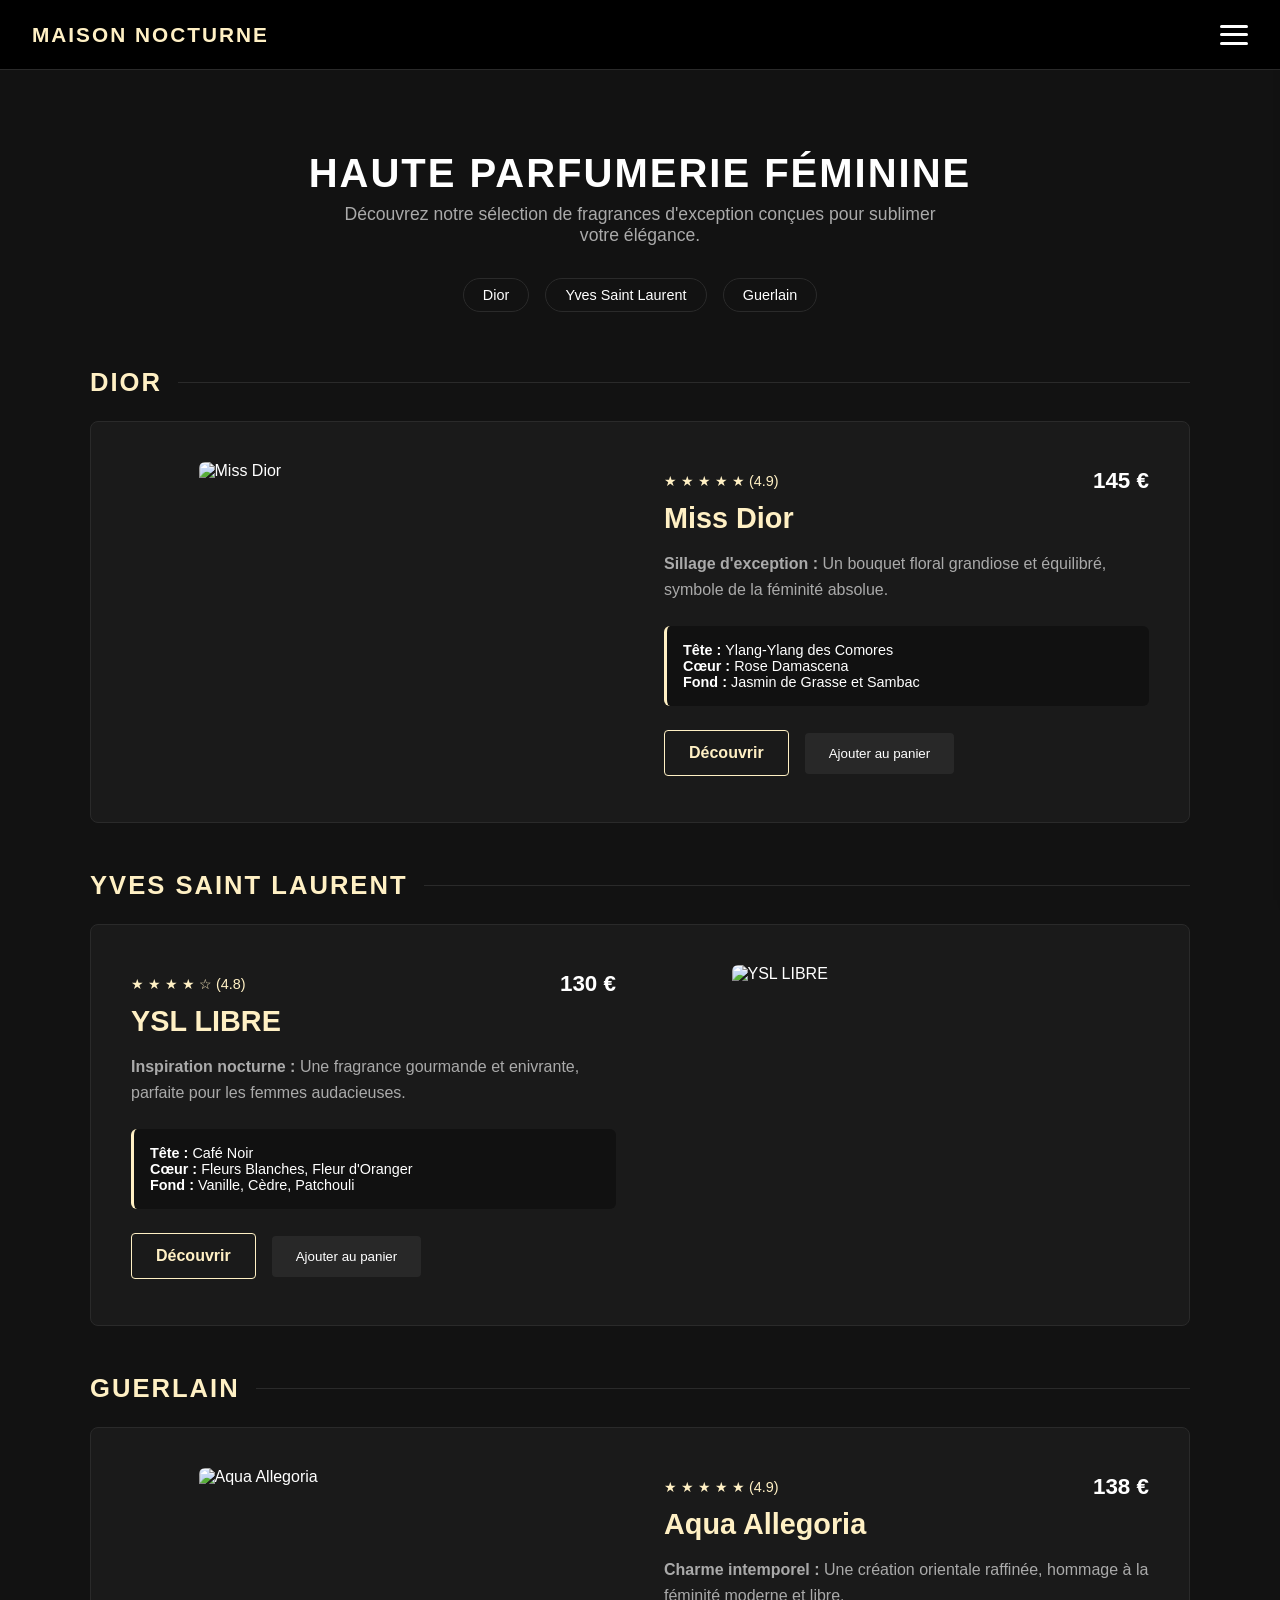
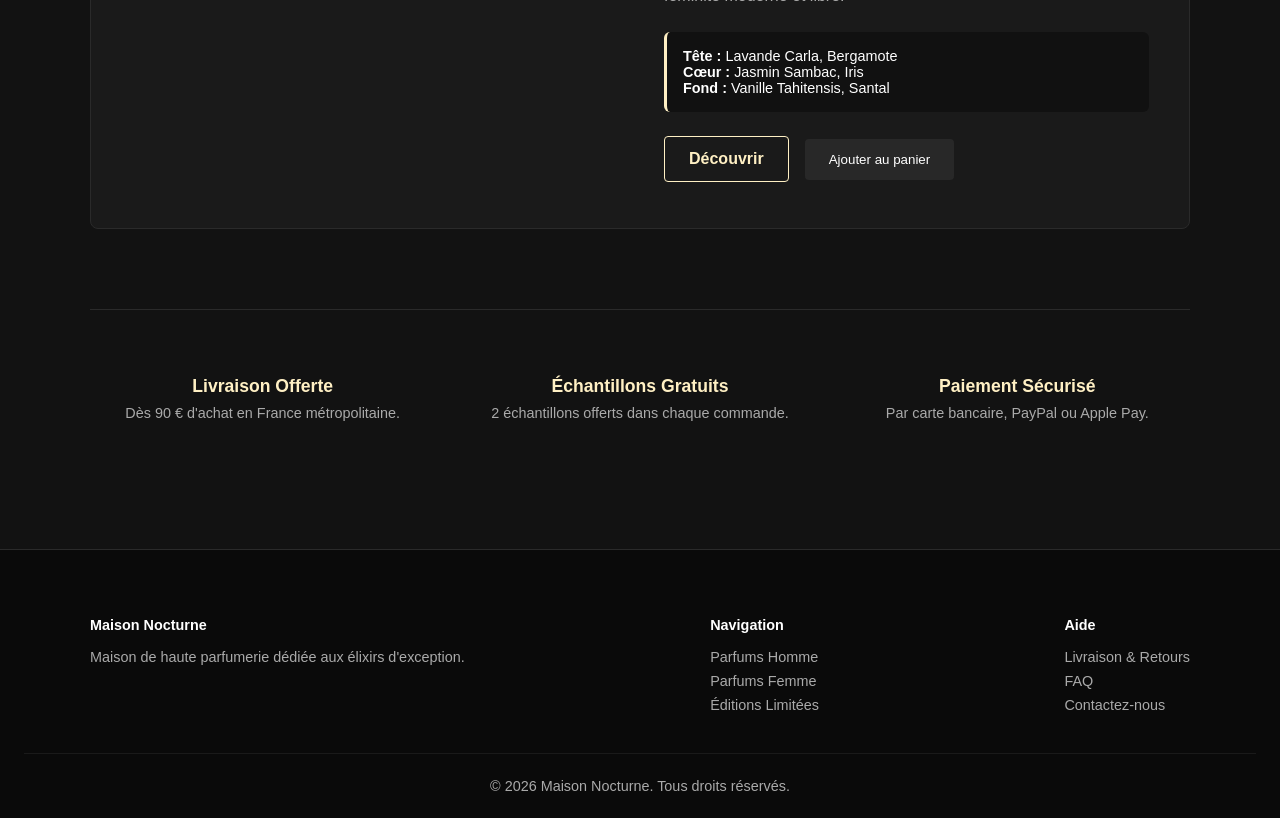
==== prive.html @ 3a484c57 "Rename CP.html to prive.html" ====
<!DOCTYPE html>
<html lang="fr">
<head>
  <meta charset="UTF-8">
  <meta name="viewport" content="width=device-width, initial-scale=1.0">
  <title>Maison Nocturne — Parfums Femme</title>
  
  <style>
    :root {
      --bg-color: #121212;
      --card-bg: #1a1a1a;
      --text-color: #ffffff;
      --text-secondary: #aaaaaa;
      --accent-color: #FFF0C4;
      --border-color: #2a2a2a;
    }

    html {
      scroll-behavior: smooth;
    }

    body {
      background-color: var(--bg-color);
      color: var(--text-color);
      font-family: 'Segoe UI', Arial, sans-serif;
      margin: 0;
      padding-top: 70px;
    }

    /* HEADER FIXE */
    header {
      position: fixed;
      top: 0;
      left: 0;
      width: 100%;
      height: 70px;
      background-color: #000000;
      border-bottom: 1px solid var(--border-color);
      display: flex;
      justify-content: space-between;
      align-items: center;
      padding: 0 2rem;
      box-sizing: border-box;
      z-index: 1000;
    }

    .logo {
      font-size: 1.3rem;
      font-weight: bold;
      letter-spacing: 2px;
      color: var(--accent-color);
      text-transform: uppercase;
      text-decoration: none;
    }

    #menu-toggle { display: none; }

    .burger-btn {
      display: flex;
      flex-direction: column;
      justify-content: space-between;
      width: 28px;
      height: 20px;
      cursor: pointer;
    }

    .burger-btn span {
      display: block;
      height: 3px;
      width: 100%;
      background-color: #ffffff;
      border-radius: 2px;
    }

    .offcanvas-menu {
      position: fixed;
      top: 0;
      right: -320px;
      width: 300px;
      height: 100vh;
      background-color: #181818;
      box-shadow: -5px 0 15px rgba(0,0,0,0.7);
      transition: right 0.4s ease-in-out;
      padding: 2rem;
      box-sizing: border-box;
      z-index: 1001;
    }

    .offcanvas-header {
      display: flex;
      justify-content: space-between;
      align-items: center;
      border-bottom: 1px solid var(--border-color);
      padding-bottom: 1rem;
      margin-bottom: 2rem;
    }

    .offcanvas-header h2 {
      color: var(--accent-color);
      font-size: 1.2rem;
      margin: 0;
      text-transform: uppercase;
    }

    .close-btn {
      font-size: 1.8rem;
      color: #fff;
      cursor: pointer;
    }

    .nav-links { list-style: none; padding: 0; margin: 0; }
    .nav-links li { margin-bottom: 1.5rem; }
    .nav-links a { color: var(--text-color); text-decoration: none; font-size: 1.1rem; }
    .nav-links a:hover, .nav-links a.active { color: var(--accent-color); }

    .overlay {
      position: fixed;
      top: 0; left: 0; width: 100%; height: 100vh;
      background-color: rgba(0, 0, 0, 0.6);
      opacity: 0; visibility: hidden; transition: all 0.4s ease;
      z-index: 999;
    }

    #menu-toggle:checked ~ .offcanvas-menu { right: 0; }
    #menu-toggle:checked ~ .overlay { opacity: 1; visibility: visible; }

    /* CONTENU PRINCIPAL */
    main {
      max-width: 1100px;
      margin: 0 auto;
      padding: 3rem 1.5rem;
    }

    .page-header {
      text-align: center;
      margin-bottom: 3.5rem;
    }

    .page-header h1 {
      font-size: 2.5rem;
      margin-bottom: 0.5rem;
      letter-spacing: 2px;
      text-transform: uppercase;
    }

    .page-header p {
      color: var(--text-secondary);
      font-size: 1.1rem;
      max-width: 600px;
      margin: 0 auto 2rem;
    }

    .filters-bar {
      display: flex;
      justify-content: center;
      gap: 1rem;
      flex-wrap: wrap;
    }

    .filter-btn {
      background: transparent;
      border: 1px solid var(--border-color);
      color: var(--text-color);
      padding: 0.5rem 1.2rem;
      border-radius: 20px;
      text-decoration: none;
      font-size: 0.9rem;
      transition: all 0.3s;
    }

    .filter-btn:hover {
      border-color: var(--accent-color);
      color: var(--accent-color);
    }

    /* TITRES DE CATÉGORIES AVEC DECALAGE POUR HEADER FIXE */
    .category-title {
      font-size: 1.6rem;
      text-transform: uppercase;
      letter-spacing: 2px;
      color: var(--accent-color);
      margin: 4rem 0 1.5rem 0;
      padding-top: 90px;
      margin-top: -90px;
      display: flex;
      align-items: center;
      gap: 1rem;
    }

    .category-title::after {
      content: "";
      flex: 1;
      height: 1px;
      background-color: var(--border-color);
    }

    /* CARTES PRODUITS */
    .product-card {
      display: flex;
      align-items: center;
      gap: 3rem;
      margin-bottom: 3rem;
      background-color: var(--card-bg);
      padding: 2.5rem;
      border-radius: 8px;
      border: 1px solid var(--border-color);
    }

    .product-card.reverse { flex-direction: row-reverse; }

    .product-media {
      flex: 1;
      display: flex;
      justify-content: center;
      align-items: center;
    }

    .product-media img {
      width: 100%;
      max-width: 350px;
      height: 320px;
      object-fit: contain;
      border-radius: 6px;
    }

    .product-details { flex: 1; }

    .product-meta {
      display: flex;
      justify-content: space-between;
      align-items: center;
      margin-bottom: 0.5rem;
    }

    .rating { color: var(--accent-color); font-size: 0.9rem; }
    .price { font-size: 1.4rem; font-weight: bold; color: #fff; }

    .product-details h2 {
      color: var(--accent-color);
      margin: 0 0 1rem 0;
      font-size: 1.8rem;
    }

    .product-details p {
      color: var(--text-secondary);
      line-height: 1.6;
      margin-bottom: 0.8rem;
    }

    .notes-list {
      background-color: #111;
      padding: 1rem;
      border-radius: 6px;
      margin: 1.5rem 0;
      font-size: 0.9rem;
      border-left: 3px solid var(--accent-color);
    }

    .notes-list span { color: #fff; font-weight: bold; }

    .card-actions {
      display: flex;
      gap: 1rem;
      align-items: center;
    }

    .btn-custom {
      padding: 0.8rem 1.5rem;
      background-color: transparent;
      color: var(--accent-color);
      border: 1px solid var(--accent-color);
      text-decoration: none;
      font-weight: bold;
      border-radius: 4px;
      transition: all 0.3s ease;
      cursor: pointer;
    }

    .btn-custom:hover {
      background-color: var(--accent-color);
      color: #000000;
    }

    .btn-secondary {
      padding: 0.8rem 1.5rem;
      background-color: #282828;
      color: #fff;
      border: none;
      border-radius: 4px;
      cursor: pointer;
      transition: background 0.3s;
    }

    .btn-secondary:hover { background-color: #383838; }

    /* REASSURANCE */
    .reassurance {
      display: grid;
      grid-template-columns: repeat(auto-fit, minmax(220px, 1fr));
      gap: 2rem;
      margin: 5rem 0;
      text-align: center;
      border-top: 1px solid var(--border-color);
      padding-top: 3rem;
    }

    .reassurance-item h3 {
      color: var(--accent-color);
      font-size: 1.1rem;
      margin-bottom: 0.5rem;
    }

    .reassurance-item p {
      color: var(--text-secondary);
      font-size: 0.9rem;
      margin: 0;
    }

    /* FOOTER */
    footer {
      background-color: #0a0a0a;
      border-top: 1px solid var(--border-color);
      padding: 3rem 1.5rem 1.5rem;
      text-align: center;
      color: var(--text-secondary);
      font-size: 0.9rem;
    }

    .footer-content {
      max-width: 1100px;
      margin: 0 auto;
      display: flex;
      justify-content: space-between;
      flex-wrap: wrap;
      gap: 2rem;
      text-align: left;
      margin-bottom: 2rem;
    }

    .footer-col h4 { color: #fff; margin-bottom: 1rem; }
    .footer-col ul { list-style: none; padding: 0; margin: 0; }
    .footer-col li { margin-bottom: 0.5rem; }
    .footer-col a { color: var(--text-secondary); text-decoration: none; }
    .footer-col a:hover { color: var(--accent-color); }

    .copyright {
      border-top: 1px solid #1a1a1a;
      padding-top: 1.5rem;
    }

    @media (max-width: 768px) {
      .product-card, .product-card.reverse { flex-direction: column; }
      .footer-content { flex-direction: column; }
    }
  </style>
</head>
<body>

  <!-- NAVIGATION -->
  <header>
    <a href="index.html" class="logo">Maison Nocturne</a>
    <input type="checkbox" id="menu-toggle">
    <label for="menu-toggle" class="burger-btn" aria-label="Ouvrir le menu">
      <span></span><span></span><span></span>
    </label>
    <label for="menu-toggle" class="overlay"></label>
    <div class="offcanvas-menu">
      <div class="offcanvas-header">
        <h2>Menu</h2>
        <label for="menu-toggle" class="close-btn">&times;</label>
      </div>
      <ul class="nav-links">
        <li><a href="index.html">Accueil</a></li>
        <li><a href="homme.html">Homme</a></li>
        <li><a href="femme.html" class="active">Femme</a></li>
        <li><a href="#contact">Contact</a></li>
      </ul>
    </div>
  </header>

  <main>
    <section class="page-header">
      <h1>Haute Parfumerie Féminine</h1>
      <p>Découvrez notre sélection de fragrances d'exception conçues pour sublimer votre élégance.</p>
      
      <!-- LIENS D'ANCRE VERS CHAQUE MARQUE -->
      <div class="filters-bar">
        <a href="#dior" class="filter-btn">Dior</a>
        <a href="#ysl" class="filter-btn">Yves Saint Laurent</a>
        <a href="#guerlain" class="filter-btn">Guerlain</a>
      </div>
    </section>

    <!-- SECTION DIOR -->
    <h2 id="dior" class="category-title">Dior</h2>
    <article class="product-card">
      <div class="product-media">
        <img src="https://media.sephora.eu/content/dam/gdam/europe/digital/pim/published/D/DIOR/824840/412132-media_swatch-1.jpeg?scaleWidth=750&scaleHeight=750&scaleMode=fit" alt="Miss Dior">
      </div>
      <div class="product-details">
        <div class="product-meta">
          <span class="rating">★ ★ ★ ★ ★ (4.9)</span>
          <span class="price">145 €</span>
        </div>
        <h2>Miss Dior</h2>
        <p><strong>Sillage d'exception :</strong> Un bouquet floral grandiose et équilibré, symbole de la féminité absolue.</p>
        <div class="notes-list">
          <div><span>Tête :</span> Ylang-Ylang des Comores</div>
          <div><span>Cœur :</span> Rose Damascena</div>
          <div><span>Fond :</span> Jasmin de Grasse et Sambac</div>
        </div>
        <div class="card-actions">
          <a href="#" class="btn-custom">Découvrir</a>
          <button class="btn-secondary">Ajouter au panier</button>
        </div>
      </div>
    </article>

    <!-- SECTION YVES SAINT LAURENT -->
    <h2 id="ysl" class="category-title">Yves Saint Laurent</h2>
    <article class="product-card reverse">
      <div class="product-media">
        <img src="https://media.sephora.eu/content/dam/gdam/europe/digital/pim/published/Y/YVES_SAINT_LAURENT/P10010558/54040-media_2-0.jpg" alt="YSL LIBRE">
      </div>
      <div class="product-details">
        <div class="product-meta">
          <span class="rating">★ ★ ★ ★ ☆ (4.8)</span>
          <span class="price">130 €</span>
        </div>
        <h2>YSL LIBRE</h2>
        <p><strong>Inspiration nocturne :</strong> Une fragrance gourmande et enivrante, parfaite pour les femmes audacieuses.</p>
        <div class="notes-list">
          <div><span>Tête :</span> Café Noir</div>
          <div><span>Cœur :</span> Fleurs Blanches, Fleur d'Oranger</div>
          <div><span>Fond :</span> Vanille, Cèdre, Patchouli</div>
        </div>
        <div class="card-actions">
          <a href="#" class="btn-custom">Découvrir</a>
          <button class="btn-secondary">Ajouter au panier</button>
        </div>
      </div>
    </article>

    <!-- SECTION GUERLAIN -->
    <h2 id="guerlain" class="category-title">Guerlain</h2>
    <article class="product-card">
      <div class="product-media">
        <img src="https://cdn.notinoimg.com/detail_main_mq/guerlain/3346470143944_03/aqua-allegoria-mandarine-basilic___250411.jpg" alt="Aqua Allegoria">
      </div>
      <div class="product-details">
        <div class="product-meta">
          <span class="rating">★ ★ ★ ★ ★ (4.9)</span>
          <span class="price">138 €</span>
        </div>
        <h2>Aqua Allegoria</h2>
        <p><strong>Charme intemporel :</strong> Une création orientale raffinée, hommage à la féminité moderne et libre.</p>
        <div class="notes-list">
          <div><span>Tête :</span> Lavande Carla, Bergamote</div>
          <div><span>Cœur :</span> Jasmin Sambac, Iris</div>
          <div><span>Fond :</span> Vanille Tahitensis, Santal</div>
        </div>
        <div class="card-actions">
          <a href="#" class="btn-custom">Découvrir</a>
          <button class="btn-secondary">Ajouter au panier</button>
        </div>
      </div>
    </article>

    <!-- REASSURANCE -->
    <section class="reassurance">
      <div class="reassurance-item">
        <h3>Livraison Offerte</h3>
        <p>Dès 90 € d'achat en France métropolitaine.</p>
      </div>
      <div class="reassurance-item">
        <h3>Échantillons Gratuits</h3>
        <p>2 échantillons offerts dans chaque commande.</p>
      </div>
      <div class="reassurance-item">
        <h3>Paiement Sécurisé</h3>
        <p>Par carte bancaire, PayPal ou Apple Pay.</p>
      </div>
    </section>
  </main>

  <!-- FOOTER -->
  <footer>
    <div class="footer-content">
      <div class="footer-col">
        <h4>Maison Nocturne</h4>
        <p>Maison de haute parfumerie dédiée aux élixirs d'exception.</p>
      </div>
      <div class="footer-col">
        <h4>Navigation</h4>
        <ul>
          <li><a href="homme.html">Parfums Homme</a></li>
          <li><a href="femme.html">Parfums Femme</a></li>
          <li><a href="#">Éditions Limitées</a></li>
        </ul>
      </div>
      <div class="footer-col">
        <h4>Aide</h4>
        <ul>
          <li><a href="#">Livraison & Retours</a></li>
          <li><a href="#">FAQ</a></li>
          <li><a href="#">Contactez-nous</a></li>
        </ul>
      </div>
    </div>
    <div class="copyright">
      &copy; 2026 Maison Nocturne. Tous droits réservés.
    </div>
  </footer>

</body>
</html>
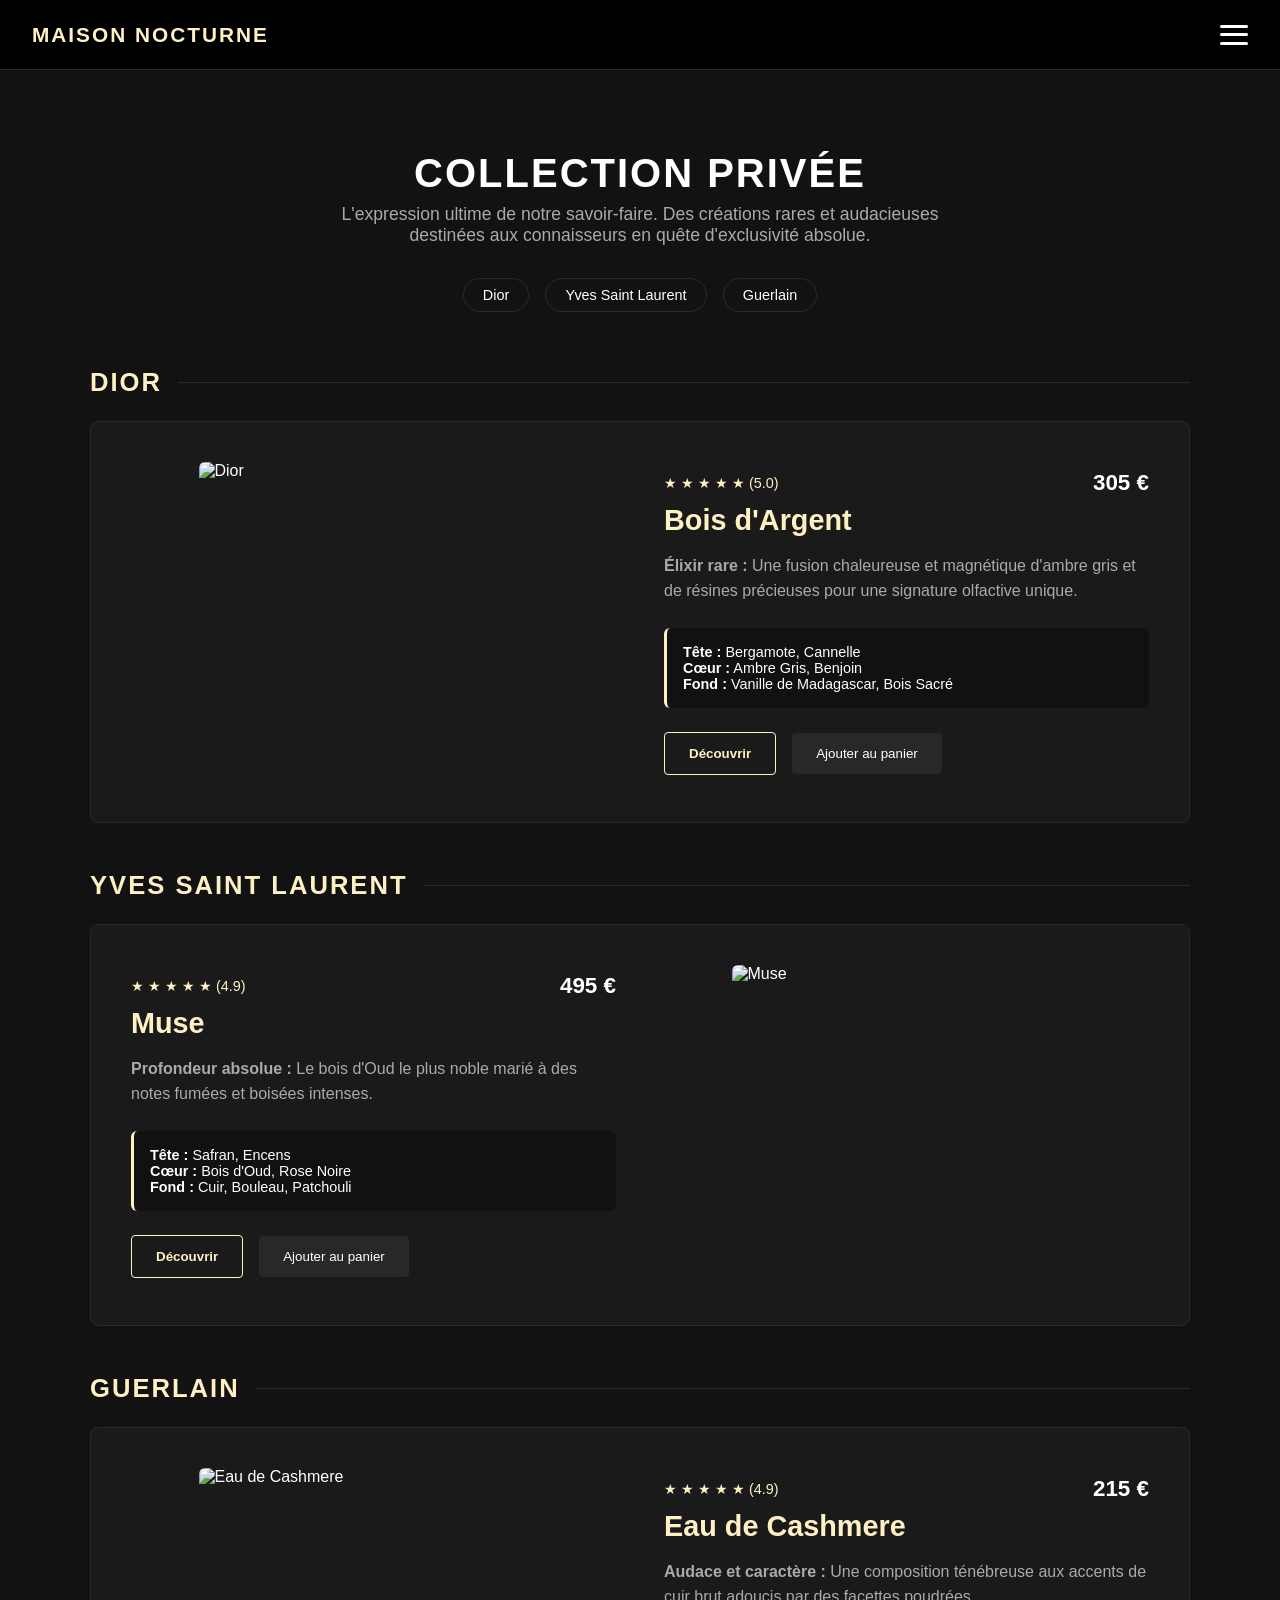
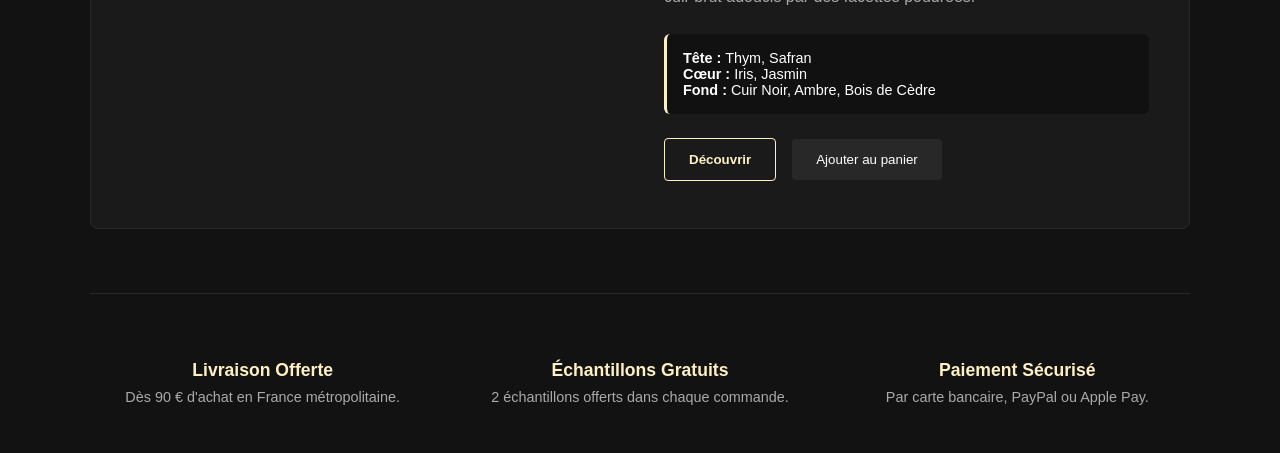
==== commit be2443c8: "Update prive.html" ====
--- a/prive.html
+++ b/prive.html
@@ -3,356 +3,9 @@
 <head>
   <meta charset="UTF-8">
   <meta name="viewport" content="width=device-width, initial-scale=1.0">
-  <title>Maison Nocturne — Parfums Femme</title>
+  <title>Maison Nocturne — Collection Privée</title>
   
-  <style>
-    :root {
-      --bg-color: #121212;
-      --card-bg: #1a1a1a;
-      --text-color: #ffffff;
-      --text-secondary: #aaaaaa;
-      --accent-color: #FFF0C4;
-      --border-color: #2a2a2a;
-    }
-
-    html {
-      scroll-behavior: smooth;
-    }
-
-    body {
-      background-color: var(--bg-color);
-      color: var(--text-color);
-      font-family: 'Segoe UI', Arial, sans-serif;
-      margin: 0;
-      padding-top: 70px;
-    }
-
-    /* HEADER FIXE */
-    header {
-      position: fixed;
-      top: 0;
-      left: 0;
-      width: 100%;
-      height: 70px;
-      background-color: #000000;
-      border-bottom: 1px solid var(--border-color);
-      display: flex;
-      justify-content: space-between;
-      align-items: center;
-      padding: 0 2rem;
-      box-sizing: border-box;
-      z-index: 1000;
-    }
-
-    .logo {
-      font-size: 1.3rem;
-      font-weight: bold;
-      letter-spacing: 2px;
-      color: var(--accent-color);
-      text-transform: uppercase;
-      text-decoration: none;
-    }
-
-    #menu-toggle { display: none; }
-
-    .burger-btn {
-      display: flex;
-      flex-direction: column;
-      justify-content: space-between;
-      width: 28px;
-      height: 20px;
-      cursor: pointer;
-    }
-
-    .burger-btn span {
-      display: block;
-      height: 3px;
-      width: 100%;
-      background-color: #ffffff;
-      border-radius: 2px;
-    }
-
-    .offcanvas-menu {
-      position: fixed;
-      top: 0;
-      right: -320px;
-      width: 300px;
-      height: 100vh;
-      background-color: #181818;
-      box-shadow: -5px 0 15px rgba(0,0,0,0.7);
-      transition: right 0.4s ease-in-out;
-      padding: 2rem;
-      box-sizing: border-box;
-      z-index: 1001;
-    }
-
-    .offcanvas-header {
-      display: flex;
-      justify-content: space-between;
-      align-items: center;
-      border-bottom: 1px solid var(--border-color);
-      padding-bottom: 1rem;
-      margin-bottom: 2rem;
-    }
-
-    .offcanvas-header h2 {
-      color: var(--accent-color);
-      font-size: 1.2rem;
-      margin: 0;
-      text-transform: uppercase;
-    }
-
-    .close-btn {
-      font-size: 1.8rem;
-      color: #fff;
-      cursor: pointer;
-    }
-
-    .nav-links { list-style: none; padding: 0; margin: 0; }
-    .nav-links li { margin-bottom: 1.5rem; }
-    .nav-links a { color: var(--text-color); text-decoration: none; font-size: 1.1rem; }
-    .nav-links a:hover, .nav-links a.active { color: var(--accent-color); }
-
-    .overlay {
-      position: fixed;
-      top: 0; left: 0; width: 100%; height: 100vh;
-      background-color: rgba(0, 0, 0, 0.6);
-      opacity: 0; visibility: hidden; transition: all 0.4s ease;
-      z-index: 999;
-    }
-
-    #menu-toggle:checked ~ .offcanvas-menu { right: 0; }
-    #menu-toggle:checked ~ .overlay { opacity: 1; visibility: visible; }
-
-    /* CONTENU PRINCIPAL */
-    main {
-      max-width: 1100px;
-      margin: 0 auto;
-      padding: 3rem 1.5rem;
-    }
-
-    .page-header {
-      text-align: center;
-      margin-bottom: 3.5rem;
-    }
-
-    .page-header h1 {
-      font-size: 2.5rem;
-      margin-bottom: 0.5rem;
-      letter-spacing: 2px;
-      text-transform: uppercase;
-    }
-
-    .page-header p {
-      color: var(--text-secondary);
-      font-size: 1.1rem;
-      max-width: 600px;
-      margin: 0 auto 2rem;
-    }
-
-    .filters-bar {
-      display: flex;
-      justify-content: center;
-      gap: 1rem;
-      flex-wrap: wrap;
-    }
-
-    .filter-btn {
-      background: transparent;
-      border: 1px solid var(--border-color);
-      color: var(--text-color);
-      padding: 0.5rem 1.2rem;
-      border-radius: 20px;
-      text-decoration: none;
-      font-size: 0.9rem;
-      transition: all 0.3s;
-    }
-
-    .filter-btn:hover {
-      border-color: var(--accent-color);
-      color: var(--accent-color);
-    }
-
-    /* TITRES DE CATÉGORIES AVEC DECALAGE POUR HEADER FIXE */
-    .category-title {
-      font-size: 1.6rem;
-      text-transform: uppercase;
-      letter-spacing: 2px;
-      color: var(--accent-color);
-      margin: 4rem 0 1.5rem 0;
-      padding-top: 90px;
-      margin-top: -90px;
-      display: flex;
-      align-items: center;
-      gap: 1rem;
-    }
-
-    .category-title::after {
-      content: "";
-      flex: 1;
-      height: 1px;
-      background-color: var(--border-color);
-    }
-
-    /* CARTES PRODUITS */
-    .product-card {
-      display: flex;
-      align-items: center;
-      gap: 3rem;
-      margin-bottom: 3rem;
-      background-color: var(--card-bg);
-      padding: 2.5rem;
-      border-radius: 8px;
-      border: 1px solid var(--border-color);
-    }
-
-    .product-card.reverse { flex-direction: row-reverse; }
-
-    .product-media {
-      flex: 1;
-      display: flex;
-      justify-content: center;
-      align-items: center;
-    }
-
-    .product-media img {
-      width: 100%;
-      max-width: 350px;
-      height: 320px;
-      object-fit: contain;
-      border-radius: 6px;
-    }
-
-    .product-details { flex: 1; }
-
-    .product-meta {
-      display: flex;
-      justify-content: space-between;
-      align-items: center;
-      margin-bottom: 0.5rem;
-    }
-
-    .rating { color: var(--accent-color); font-size: 0.9rem; }
-    .price { font-size: 1.4rem; font-weight: bold; color: #fff; }
-
-    .product-details h2 {
-      color: var(--accent-color);
-      margin: 0 0 1rem 0;
-      font-size: 1.8rem;
-    }
-
-    .product-details p {
-      color: var(--text-secondary);
-      line-height: 1.6;
-      margin-bottom: 0.8rem;
-    }
-
-    .notes-list {
-      background-color: #111;
-      padding: 1rem;
-      border-radius: 6px;
-      margin: 1.5rem 0;
-      font-size: 0.9rem;
-      border-left: 3px solid var(--accent-color);
-    }
-
-    .notes-list span { color: #fff; font-weight: bold; }
-
-    .card-actions {
-      display: flex;
-      gap: 1rem;
-      align-items: center;
-    }
-
-    .btn-custom {
-      padding: 0.8rem 1.5rem;
-      background-color: transparent;
-      color: var(--accent-color);
-      border: 1px solid var(--accent-color);
-      text-decoration: none;
-      font-weight: bold;
-      border-radius: 4px;
-      transition: all 0.3s ease;
-      cursor: pointer;
-    }
-
-    .btn-custom:hover {
-      background-color: var(--accent-color);
-      color: #000000;
-    }
-
-    .btn-secondary {
-      padding: 0.8rem 1.5rem;
-      background-color: #282828;
-      color: #fff;
-      border: none;
-      border-radius: 4px;
-      cursor: pointer;
-      transition: background 0.3s;
-    }
-
-    .btn-secondary:hover { background-color: #383838; }
-
-    /* REASSURANCE */
-    .reassurance {
-      display: grid;
-      grid-template-columns: repeat(auto-fit, minmax(220px, 1fr));
-      gap: 2rem;
-      margin: 5rem 0;
-      text-align: center;
-      border-top: 1px solid var(--border-color);
-      padding-top: 3rem;
-    }
-
-    .reassurance-item h3 {
-      color: var(--accent-color);
-      font-size: 1.1rem;
-      margin-bottom: 0.5rem;
-    }
-
-    .reassurance-item p {
-      color: var(--text-secondary);
-      font-size: 0.9rem;
-      margin: 0;
-    }
-
-    /* FOOTER */
-    footer {
-      background-color: #0a0a0a;
-      border-top: 1px solid var(--border-color);
-      padding: 3rem 1.5rem 1.5rem;
-      text-align: center;
-      color: var(--text-secondary);
-      font-size: 0.9rem;
-    }
-
-    .footer-content {
-      max-width: 1100px;
-      margin: 0 auto;
-      display: flex;
-      justify-content: space-between;
-      flex-wrap: wrap;
-      gap: 2rem;
-      text-align: left;
-      margin-bottom: 2rem;
-    }
-
-    .footer-col h4 { color: #fff; margin-bottom: 1rem; }
-    .footer-col ul { list-style: none; padding: 0; margin: 0; }
-    .footer-col li { margin-bottom: 0.5rem; }
-    .footer-col a { color: var(--text-secondary); text-decoration: none; }
-    .footer-col a:hover { color: var(--accent-color); }
-
-    .copyright {
-      border-top: 1px solid #1a1a1a;
-      padding-top: 1.5rem;
-    }
-
-    @media (max-width: 768px) {
-      .product-card, .product-card.reverse { flex-direction: column; }
-      .footer-content { flex-direction: column; }
-    }
-  </style>
+  <link rel="stylesheet" href="style.css">
 </head>
 <body>
 
@@ -372,95 +25,126 @@
       <ul class="nav-links">
         <li><a href="index.html">Accueil</a></li>
         <li><a href="homme.html">Homme</a></li>
-        <li><a href="femme.html" class="active">Femme</a></li>
-        <li><a href="#contact">Contact</a></li>
+        <li><a href="femme.html">Femme</a></li>
+        <li><a href="prive.html" class="active">Collection Privée</a></li>
+        <li><a href="contact.html">Contact</a></li>
       </ul>
     </div>
   </header>
 
   <main>
     <section class="page-header">
-      <h1>Haute Parfumerie Féminine</h1>
-      <p>Découvrez notre sélection de fragrances d'exception conçues pour sublimer votre élégance.</p>
+      <h1>Collection Privée</h1>
+      <p>L'expression ultime de notre savoir-faire. Des créations rares et audacieuses destinées aux connaisseurs en quête d'exclusivité absolue.</p>
       
-      <!-- LIENS D'ANCRE VERS CHAQUE MARQUE -->
+      <!-- LIENS D'ANCRE VERS CHAQUE CRÉATION -->
       <div class="filters-bar">
-        <a href="#dior" class="filter-btn">Dior</a>
-        <a href="#ysl" class="filter-btn">Yves Saint Laurent</a>
-        <a href="#guerlain" class="filter-btn">Guerlain</a>
+        <a href="#ambre" class="filter-btn">Dior</a>
+        <a href="#oud" class="filter-btn">Yves Saint Laurent</a>
+        <a href="#cuir" class="filter-btn">Guerlain</a>
       </div>
     </section>
 
-    <!-- SECTION DIOR -->
-    <h2 id="dior" class="category-title">Dior</h2>
+    <!-- SECTION Dior -->
+    <h2 id="ambre" class="category-title">Dior</h2>
     <article class="product-card">
       <div class="product-media">
-        <img src="https://media.sephora.eu/content/dam/gdam/europe/digital/pim/published/D/DIOR/824840/412132-media_swatch-1.jpeg?scaleWidth=750&scaleHeight=750&scaleMode=fit" alt="Miss Dior">
+        <img src="https://www.dior.com/dw/image/v2/BGXS_PRD/on/demandware.static/-/Sites-master_dior/default/dwaddb583f/Y0959160/Y0959160_C099700390_E02_RHC.jpg?sw=1024" alt="Dior">
       </div>
       <div class="product-details">
         <div class="product-meta">
-          <span class="rating">★ ★ ★ ★ ★ (4.9)</span>
-          <span class="price">145 €</span>
+          <span class="rating">★ ★ ★ ★ ★ (5.0)</span>
+          <span class="price">305 €</span>
         </div>
-        <h2>Miss Dior</h2>
-        <p><strong>Sillage d'exception :</strong> Un bouquet floral grandiose et équilibré, symbole de la féminité absolue.</p>
+        <h2>Bois d'Argent</h2>
+        <p><strong>Élixir rare :</strong> Une fusion chaleureuse et magnétique d'ambre gris et de résines précieuses pour une signature olfactive unique.</p>
         <div class="notes-list">
-          <div><span>Tête :</span> Ylang-Ylang des Comores</div>
-          <div><span>Cœur :</span> Rose Damascena</div>
-          <div><span>Fond :</span> Jasmin de Grasse et Sambac</div>
+          <div><span>Tête :</span> Bergamote, Cannelle</div>
+          <div><span>Cœur :</span> Ambre Gris, Benjoin</div>
+          <div><span>Fond :</span> Vanille de Madagascar, Bois Sacré</div>
         </div>
         <div class="card-actions">
-          <a href="#" class="btn-custom">Découvrir</a>
+          <button type="button" class="btn-custom btn-discover"
+            data-title="Bois d'Argent"
+            data-price="305 € (Flacon 125 ml)"
+            data-desc="Une fusion chaleureuse et magnétique d'ambre gris et de résines précieuses pour une signature olfactive unique. Un chef-d'œuvre d'exclusivité de la haute parfumerie."
+            data-conseil="Appliquez avec délicatesse sur le cou et la poitrine. Pour une empreinte plus intime, vaporisez au creux des poignets sans frotter."
+            data-tete="Bergamote de Calabre, Cannelle fine"
+            data-coeur="Ambre Gris précieux, Benjoin du Laos"
+            data-fond="Vanille de Madagascar, Bois Sacré de Santal"
+            data-img="https://www.dior.com/dw/image/v2/BGXS_PRD/on/demandware.static/-/Sites-master_dior/default/dwaddb583f/Y0959160/Y0959160_C099700390_E02_RHC.jpg?sw=1024">
+            Découvrir
+          </button>
           <button class="btn-secondary">Ajouter au panier</button>
         </div>
       </div>
     </article>
 
     <!-- SECTION YVES SAINT LAURENT -->
-    <h2 id="ysl" class="category-title">Yves Saint Laurent</h2>
+    <h2 id="oud" class="category-title">Yves Saint Laurent</h2>
     <article class="product-card reverse">
       <div class="product-media">
-        <img src="https://media.sephora.eu/content/dam/gdam/europe/digital/pim/published/Y/YVES_SAINT_LAURENT/P10010558/54040-media_2-0.jpg" alt="YSL LIBRE">
+        <img src="https://www.yslbeauty.fr/dw/image/v2/AAQP_PRD/on/demandware.static/-/Sites-ysl-master-catalog/default/dwe89f9c3f/images/PACKSHOTS/FRAGRANCE/UNISEX/WW-51563YSL_muse_extrait/WW-51563YSL_muse_extrait_alt1.jpg?sw=465&sh=465&sm=cut&sfrm=jpg&q=85" alt="Muse">
       </div>
       <div class="product-details">
         <div class="product-meta">
-          <span class="rating">★ ★ ★ ★ ☆ (4.8)</span>
-          <span class="price">130 €</span>
+          <span class="rating">★ ★ ★ ★ ★ (4.9)</span>
+          <span class="price">495 €</span>
         </div>
-        <h2>YSL LIBRE</h2>
-        <p><strong>Inspiration nocturne :</strong> Une fragrance gourmande et enivrante, parfaite pour les femmes audacieuses.</p>
+        <h2>Muse</h2>
+        <p><strong>Profondeur absolue :</strong> Le bois d'Oud le plus noble marié à des notes fumées et boisées intenses.</p>
         <div class="notes-list">
-          <div><span>Tête :</span> Café Noir</div>
-          <div><span>Cœur :</span> Fleurs Blanches, Fleur d'Oranger</div>
-          <div><span>Fond :</span> Vanille, Cèdre, Patchouli</div>
+          <div><span>Tête :</span> Safran, Encens</div>
+          <div><span>Cœur :</span> Bois d'Oud, Rose Noire</div>
+          <div><span>Fond :</span> Cuir, Bouleau, Patchouli</div>
         </div>
         <div class="card-actions">
-          <a href="#" class="btn-custom">Découvrir</a>
+          <button type="button" class="btn-custom btn-discover"
+            data-title="Muse"
+            data-price="495 € (Extrait de Parfum 100 ml)"
+            data-desc="Le bois d'Oud le plus noble marié à des notes fumées et boisées intenses. Une création de haute parfumerie d'une rareté absolue réservée aux grands esthètes."
+            data-conseil="En raison de la forte concentration en extrait, 1 à 2 pulvérisations suffisent amplement sur les vêtements ou au creux du col."
+            data-tete="Safran d'Orient, Encens mystique"
+            data-coeur="Bois d'Oud d'Assam, Rose Noire de Damas"
+            data-fond="Cuir de Russie, Bois de Bouleau, Patchouli sombre"
+            data-img="https://www.yslbeauty.fr/dw/image/v2/AAQP_PRD/on/demandware.static/-/Sites-ysl-master-catalog/default/dwe89f9c3f/images/PACKSHOTS/FRAGRANCE/UNISEX/WW-51563YSL_muse_extrait/WW-51563YSL_muse_extrait_alt1.jpg?sw=465&sh=465&sm=cut&sfrm=jpg&q=85">
+            Découvrir
+          </button>
           <button class="btn-secondary">Ajouter au panier</button>
         </div>
       </div>
     </article>
 
     <!-- SECTION GUERLAIN -->
-    <h2 id="guerlain" class="category-title">Guerlain</h2>
+    <h2 id="cuir" class="category-title">Guerlain</h2>
     <article class="product-card">
       <div class="product-media">
-        <img src="https://cdn.notinoimg.com/detail_main_mq/guerlain/3346470143944_03/aqua-allegoria-mandarine-basilic___250411.jpg" alt="Aqua Allegoria">
+        <img src="https://fimgs.net/mdimg/secundar/o.148467.jpg" alt="Eau de Cashmere">
       </div>
       <div class="product-details">
         <div class="product-meta">
           <span class="rating">★ ★ ★ ★ ★ (4.9)</span>
-          <span class="price">138 €</span>
+          <span class="price">215 €</span>
         </div>
-        <h2>Aqua Allegoria</h2>
-        <p><strong>Charme intemporel :</strong> Une création orientale raffinée, hommage à la féminité moderne et libre.</p>
+        <h2>Eau de Cashmere</h2>
+        <p><strong>Audace et caractère :</strong> Une composition ténébreuse aux accents de cuir brut adoucis par des facettes poudrées.</p>
         <div class="notes-list">
-          <div><span>Tête :</span> Lavande Carla, Bergamote</div>
-          <div><span>Cœur :</span> Jasmin Sambac, Iris</div>
-          <div><span>Fond :</span> Vanille Tahitensis, Santal</div>
+          <div><span>Tête :</span> Thym, Safran</div>
+          <div><span>Cœur :</span> Iris, Jasmin</div>
+          <div><span>Fond :</span> Cuir Noir, Ambre, Bois de Cèdre</div>
         </div>
         <div class="card-actions">
-          <a href="#" class="btn-custom">Découvrir</a>
+          <button type="button" class="btn-custom btn-discover"
+            data-title="Eau de Cashmere"
+            data-price="215 € (Flacon 125 ml)"
+            data-desc="Une composition ténébreuse aux accents de cuir brut adoucis par des facettes poudrées d'iris. L'élégance à l'état pur pour envelopper vos journées d'un voile de douceur."
+            data-conseil="Vaporisez sur votre écharpe ou vos vêtements en maille pour une tenue cocon d'une élégance extrême tout au long de la journée."
+            data-tete="Thym rouge, Safran épicé"
+            data-coeur="Iris de Florence, Jasmin de Grasse"
+            data-fond="Cuir Noir velours, Ambre chaud, Bois de Cèdre de l'Atlas"
+            data-img="https://fimgs.net/mdimg/secundar/o.148467.jpg">
+            Découvrir
+          </button>
           <button class="btn-secondary">Ajouter au panier</button>
         </div>
       </div>
@@ -483,34 +167,25 @@
     </section>
   </main>
 
-  <!-- FOOTER -->
-  <footer>
-    <div class="footer-content">
-      <div class="footer-col">
-        <h4>Maison Nocturne</h4>
-        <p>Maison de haute parfumerie dédiée aux élixirs d'exception.</p>
-      </div>
-      <div class="footer-col">
-        <h4>Navigation</h4>
-        <ul>
-          <li><a href="homme.html">Parfums Homme</a></li>
-          <li><a href="femme.html">Parfums Femme</a></li>
-          <li><a href="#">Éditions Limitées</a></li>
-        </ul>
-      </div>
-      <div class="footer-col">
-        <h4>Aide</h4>
-        <ul>
-          <li><a href="#">Livraison & Retours</a></li>
-          <li><a href="#">FAQ</a></li>
-          <li><a href="#">Contactez-nous</a></li>
-        </ul>
-      </div>
-    </div>
-    <div class="copyright">
-      &copy; 2026 Maison Nocturne. Tous droits réservés.
-    </div>
-  </footer>
+  <!-- FENÊTRE POP-UP (MODALE) UNIFORMISÉE -->
+  <div class="modal-overlay" id="productModal">
+      <div class="modal-card">
+          <button type="button" class="modal-close" id="modalCloseBtn" aria-label="Fermer la fenêtre">&times;</button>
+          <div class="modal-body">
+              <img id="modalImg" src="" alt="Flacon Parfum">
+              <div class="modal-info">
+                  <h2 id="modalTitle">Nom du Parfum</h2>
+                  <div class="modal-price" id="modalPrice">0 €</div>
+                  <p id="modalDesc">Description détaillée du parfum...</p>
+                  
+                  <!-- Conseil d'application -->
+                  <div class="modal-notes" style="border-left-color: #fff; margin-bottom: 1rem;">
+                      <strong>Conseil d'application :</strong>
+                      <p id="modalConseil" style="margin: 0.3rem 0 0 0; color: var(--text-secondary); font-size: 0.85rem;"></p>
+                  </div>
 
-</body>
-</html>
+                  <!-- Pyramide Olfactive -->
+                  <div class="modal-notes">
+                      <strong>Pyramide Olfactive Approfondie :</strong>
+                      <ul>
+                          <li id="modalTete
--- a/style.css
+++ b/style.css
@@ -0,0 +1,552 @@
+:root {
+  --bg-color: #121212;
+  --card-bg: #1a1a1a;
+  --text-color: #ffffff;
+  --text-secondary: #aaaaaa;
+  --accent-color: #FFF0C4;
+  --border-color: #2a2a2a;
+}
+
+html {
+  scroll-behavior: smooth;
+}
+
+body {
+  background-color: var(--bg-color);
+  color: var(--text-color);
+  font-family: 'Segoe UI', Arial, sans-serif;
+  margin: 0;
+  padding-top: 70px;
+}
+
+/* HEADER FIXE */
+header {
+  position: fixed;
+  top: 0;
+  left: 0;
+  width: 100%;
+  height: 70px;
+  background-color: #000000;
+  border-bottom: 1px solid var(--border-color);
+  display: flex;
+  justify-content: space-between;
+  align-items: center;
+  padding: 0 2rem;
+  box-sizing: border-box;
+  z-index: 1000;
+}
+
+.logo {
+  font-size: 1.3rem;
+  font-weight: bold;
+  letter-spacing: 2px;
+  color: var(--accent-color);
+  text-transform: uppercase;
+  text-decoration: none;
+}
+
+#menu-toggle { display: none; }
+
+.burger-btn {
+  display: flex;
+  flex-direction: column;
+  justify-content: space-between;
+  width: 28px;
+  height: 20px;
+  cursor: pointer;
+}
+
+.burger-btn span {
+  display: block;
+  height: 3px;
+  width: 100%;
+  background-color: #ffffff;
+  border-radius: 2px;
+}
+
+.offcanvas-menu {
+  position: fixed;
+  top: 0;
+  right: -320px;
+  width: 300px;
+  height: 100vh;
+  background-color: #181818;
+  box-shadow: -5px 0 15px rgba(0,0,0,0.7);
+  transition: right 0.4s ease-in-out;
+  padding: 2rem;
+  box-sizing: border-box;
+  z-index: 1001;
+}
+
+.offcanvas-header {
+  display: flex;
+  justify-content: space-between;
+  align-items: center;
+  border-bottom: 1px solid var(--border-color);
+  padding-bottom: 1rem;
+  margin-bottom: 2rem;
+}
+
+.offcanvas-header h2 {
+  color: var(--accent-color);
+  font-size: 1.2rem;
+  margin: 0;
+  text-transform: uppercase;
+}
+
+.close-btn {
+  font-size: 1.8rem;
+  color: #fff;
+  cursor: pointer;
+}
+
+.nav-links { list-style: none; padding: 0; margin: 0; }
+.nav-links li { margin-bottom: 1.5rem; }
+.nav-links a { color: var(--text-color); text-decoration: none; font-size: 1.1rem; display: block; }
+.nav-links a:hover, .nav-links a.active { color: var(--accent-color); }
+
+.overlay {
+  position: fixed;
+  top: 0; left: 0; width: 100%; height: 100vh;
+  background-color: rgba(0, 0, 0, 0.6);
+  opacity: 0; visibility: hidden; transition: all 0.4s ease;
+  z-index: 999;
+}
+
+#menu-toggle:checked ~ .offcanvas-menu { right: 0; }
+#menu-toggle:checked ~ .overlay { opacity: 1; visibility: visible; }
+
+/* CONTENU PRINCIPAL */
+main {
+  max-width: 1100px;
+  margin: 0 auto;
+  padding: 3rem 1.5rem;
+}
+
+.page-header {
+  text-align: center;
+  margin-bottom: 3.5rem;
+}
+
+.page-header h1 {
+  font-size: 2.5rem;
+  margin-bottom: 0.5rem;
+  letter-spacing: 2px;
+  text-transform: uppercase;
+}
+
+.page-header p {
+  color: var(--text-secondary);
+  font-size: 1.1rem;
+  max-width: 600px;
+  margin: 0 auto 2rem;
+}
+
+.filters-bar {
+  display: flex;
+  justify-content: center;
+  gap: 1rem;
+  flex-wrap: wrap;
+}
+
+.filter-btn {
+  background: transparent;
+  border: 1px solid var(--border-color);
+  color: var(--text-color);
+  padding: 0.5rem 1.2rem;
+  border-radius: 20px;
+  text-decoration: none;
+  font-size: 0.9rem;
+  transition: all 0.3s;
+}
+
+.filter-btn:hover {
+  border-color: var(--accent-color);
+  color: var(--accent-color);
+}
+
+/* TITRES DE CATÉGORIES */
+.category-title {
+  font-size: 1.6rem;
+  text-transform: uppercase;
+  letter-spacing: 2px;
+  color: var(--accent-color);
+  margin: 4rem 0 1.5rem 0;
+  padding-top: 90px;
+  margin-top: -90px;
+  display: flex;
+  align-items: center;
+  gap: 1rem;
+}
+
+.category-title::after {
+  content: "";
+  flex: 1;
+  height: 1px;
+  background-color: var(--border-color);
+}
+
+/* CARTES PRODUITS */
+.product-card {
+  display: flex;
+  align-items: center;
+  gap: 3rem;
+  margin-bottom: 3rem;
+  background-color: var(--card-bg);
+  padding: 2.5rem;
+  border-radius: 8px;
+  border: 1px solid var(--border-color);
+}
+
+.product-card.reverse { 
+  flex-direction: row-reverse; 
+}
+
+.product-media {
+  flex: 1;
+  display: flex;
+  justify-content: center;
+  align-items: center;
+}
+
+.product-media img {
+  width: 100%;
+  max-width: 350px;
+  height: 320px;
+  object-fit: contain;
+  border-radius: 6px;
+}
+
+.product-details { 
+  flex: 1; 
+}
+
+.product-meta {
+  display: flex;
+  justify-content: space-between;
+  align-items: center;
+  margin-bottom: 0.5rem;
+}
+
+.rating { color: var(--accent-color); font-size: 0.9rem; }
+.price { font-size: 1.4rem; font-weight: bold; color: #fff; }
+
+.product-details h2 {
+  color: var(--accent-color);
+  margin: 0 0 1rem 0;
+  font-size: 1.8rem;
+}
+
+.product-details p {
+  color: var(--text-secondary);
+  line-height: 1.6;
+  margin-bottom: 0.8rem;
+}
+
+.notes-list {
+  background-color: #111;
+  padding: 1rem;
+  border-radius: 6px;
+  margin: 1.5rem 0;
+  font-size: 0.9rem;
+  border-left: 3px solid var(--accent-color);
+}
+
+.notes-list span { color: #fff; font-weight: bold; }
+
+.card-actions {
+  display: flex;
+  gap: 1rem;
+  align-items: center;
+}
+
+.btn-custom {
+  padding: 0.8rem 1.5rem;
+  background-color: transparent;
+  color: var(--accent-color);
+  border: 1px solid var(--accent-color);
+  text-decoration: none;
+  font-weight: bold;
+  border-radius: 4px;
+  transition: all 0.3s ease;
+  cursor: pointer;
+  display: inline-block;
+}
+
+.btn-custom:hover {
+  background-color: var(--accent-color);
+  color: #000000;
+}
+
+.btn-secondary {
+  padding: 0.8rem 1.5rem;
+  background-color: #282828;
+  color: #fff;
+  border: none;
+  border-radius: 4px;
+  cursor: pointer;
+  transition: background 0.3s;
+}
+
+.btn-secondary:hover { background-color: #383838; }
+
+/* ==========================================
+   MODALE POP-UP (DESIGN LUXUEUX & PROPRE)
+   ========================================== */
+.modal-overlay {
+  position: fixed;
+  top: 0;
+  left: 0;
+  width: 100vw;
+  height: 100vh;
+  background-color: rgba(0, 0, 0, 0.85);
+  display: flex;
+  justify-content: center;
+  align-items: center;
+  opacity: 0;
+  visibility: hidden;
+  transition: opacity 0.3s ease, visibility 0.3s ease;
+  z-index: 9999;
+}
+
+.modal-overlay.active {
+  opacity: 1;
+  visibility: visible;
+}
+
+.modal-card {
+  background-color: var(--card-bg);
+  border: 1px solid var(--accent-color);
+  border-radius: 8px;
+  width: 850px;
+  max-width: 90%;
+  height: 520px;
+  padding: 2.5rem;
+  position: relative;
+  box-shadow: 0 20px 50px rgba(0, 0, 0, 0.9);
+  transform: scale(0.95);
+  transition: transform 0.3s ease;
+  box-sizing: border-box;
+}
+
+.modal-overlay.active .modal-card {
+  transform: scale(1);
+}
+
+/* Croix masquée */
+.modal-close {
+  display: none;
+}
+
+.modal-body {
+  display: grid;
+  grid-template-columns: 1fr 1.2fr;
+  gap: 2rem;
+  align-items: center;
+  height: 100%;
+}
+
+.modal-body img {
+  width: 100%;
+  max-height: 400px;
+  height: 100%;
+  object-fit: contain;
+  border-radius: 6px;
+  background-color: #121212;
+  padding: 1rem;
+  border: 1px solid var(--border-color);
+  box-sizing: border-box;
+}
+
+.modal-info {
+  display: flex;
+  flex-direction: column;
+  align-items: center;
+  text-align: center;
+  width: 100%;
+  height: 100%;
+  max-height: 400px;
+  overflow-y: auto;
+  padding-right: 0.5rem;
+  box-sizing: border-box;
+}
+
+/* SCROLLBAR SUR-MESURE (DORÉE & HARMONIEUSE) */
+.modal-card::-webkit-scrollbar,
+.modal-info::-webkit-scrollbar {
+  width: 6px;
+}
+
+.modal-card::-webkit-scrollbar-track,
+.modal-info::-webkit-scrollbar-track {
+  background: #121212;
+  border-radius: 3px;
+}
+
+.modal-card::-webkit-scrollbar-thumb,
+.modal-info::-webkit-scrollbar-thumb {
+  background: var(--accent-color);
+  border-radius: 3px;
+}
+
+.modal-card::-webkit-scrollbar-thumb:hover,
+.modal-info::-webkit-scrollbar-thumb:hover {
+  background: #e6d49e;
+}
+
+.modal-card,
+.modal-info {
+  scrollbar-width: thin;
+  scrollbar-color: var(--accent-color) #121212;
+}
+
+.modal-info h2 {
+  color: var(--accent-color);
+  font-size: 1.5rem;
+  margin-bottom: 0.3rem;
+}
+
+.modal-info .modal-price {
+  font-weight: bold;
+  font-size: 1.1rem;
+  color: #fff;
+  margin-bottom: 0.5rem;
+}
+
+.modal-info p {
+  color: var(--text-secondary);
+  font-size: 0.85rem;
+  line-height: 1.4;
+  margin-bottom: 1rem;
+}
+
+.modal-notes {
+  background-color: #111;
+  padding: 0.8rem;
+  border-left: 3px solid var(--accent-color);
+  border-radius: 4px;
+  font-size: 0.8rem;
+  margin-bottom: 1rem;
+  width: 100%;
+  box-sizing: border-box;
+  text-align: left;
+}
+
+.modal-notes ul {
+  list-style: none;
+  padding: 0;
+  margin-top: 0.3rem;
+}
+
+.modal-notes li {
+  color: var(--text-secondary);
+  margin-bottom: 0.2rem;
+}
+
+/* REASSURANCE */
+.reassurance {
+  display: grid;
+  grid-template-columns: repeat(3, 1fr);
+  gap: 2rem;
+  margin: 4rem auto 0 auto;
+  max-width: 1100px;
+  text-align: center;
+  border-top: 1px solid var(--border-color);
+  padding-top: 3rem;
+}
+
+.reassurance-item h3 {
+  color: var(--accent-color);
+  font-size: 1.1rem;
+  margin-bottom: 0.5rem;
+}
+
+.reassurance-item p {
+  color: var(--text-secondary);
+  font-size: 0.9rem;
+  margin: 0;
+}
+
+/* FOOTER */
+footer {
+  background-color: #0a0a0a;
+  border-top: 1px solid var(--border-color);
+  padding: 3rem 1.5rem 1.5rem 1.5rem;
+  margin-top: 4rem;
+  width: 100%;
+  box-sizing: border-box;
+}
+
+.footer-content {
+  max-width: 1100px;
+  margin: 0 auto;
+  display: grid;
+  grid-template-columns: repeat(3, 1fr);
+  gap: 2.5rem;
+  text-align: left;
+  margin-bottom: 2.5rem;
+}
+
+.footer-col h4 {
+  color: var(--accent-color);
+  font-size: 1.1rem;
+  margin-top: 0;
+  margin-bottom: 1rem;
+  text-transform: uppercase;
+  letter-spacing: 1px;
+}
+
+.footer-col p {
+  color: var(--text-secondary);
+  font-size: 0.9rem;
+  line-height: 1.6;
+  margin: 0;
+}
+
+.footer-col ul {
+  list-style: none;
+  padding: 0;
+  margin: 0;
+}
+
+.footer-col ul li {
+  margin-bottom: 0.6rem;
+}
+
+.footer-col ul li a {
+  color: var(--text-secondary);
+  text-decoration: none;
+  font-size: 0.9rem;
+  transition: color 0.2s ease;
+}
+
+.footer-col ul li a:hover {
+  color: var(--accent-color);
+}
+
+.copyright {
+  max-width: 1100px;
+  margin: 0 auto;
+  border-top: 1px solid #1a1a1a;
+  padding-top: 1.5rem;
+  text-align: center;
+  color: var(--text-secondary);
+  font-size: 0.85rem;
+}
+
+@media (max-width: 768px) {
+  .product-card, .product-card.reverse { flex-direction: column; }
+  .footer-content { grid-template-columns: 1fr; gap: 2rem; }
+  .reassurance { grid-template-columns: 1fr; }
+  .modal-card {
+    height: auto;
+    max-height: 90vh;
+  }
+  .modal-body {
+    grid-template-columns: 1fr;
+    height: auto;
+  }
+  .modal-info {
+    max-height: none;
+  }
+}
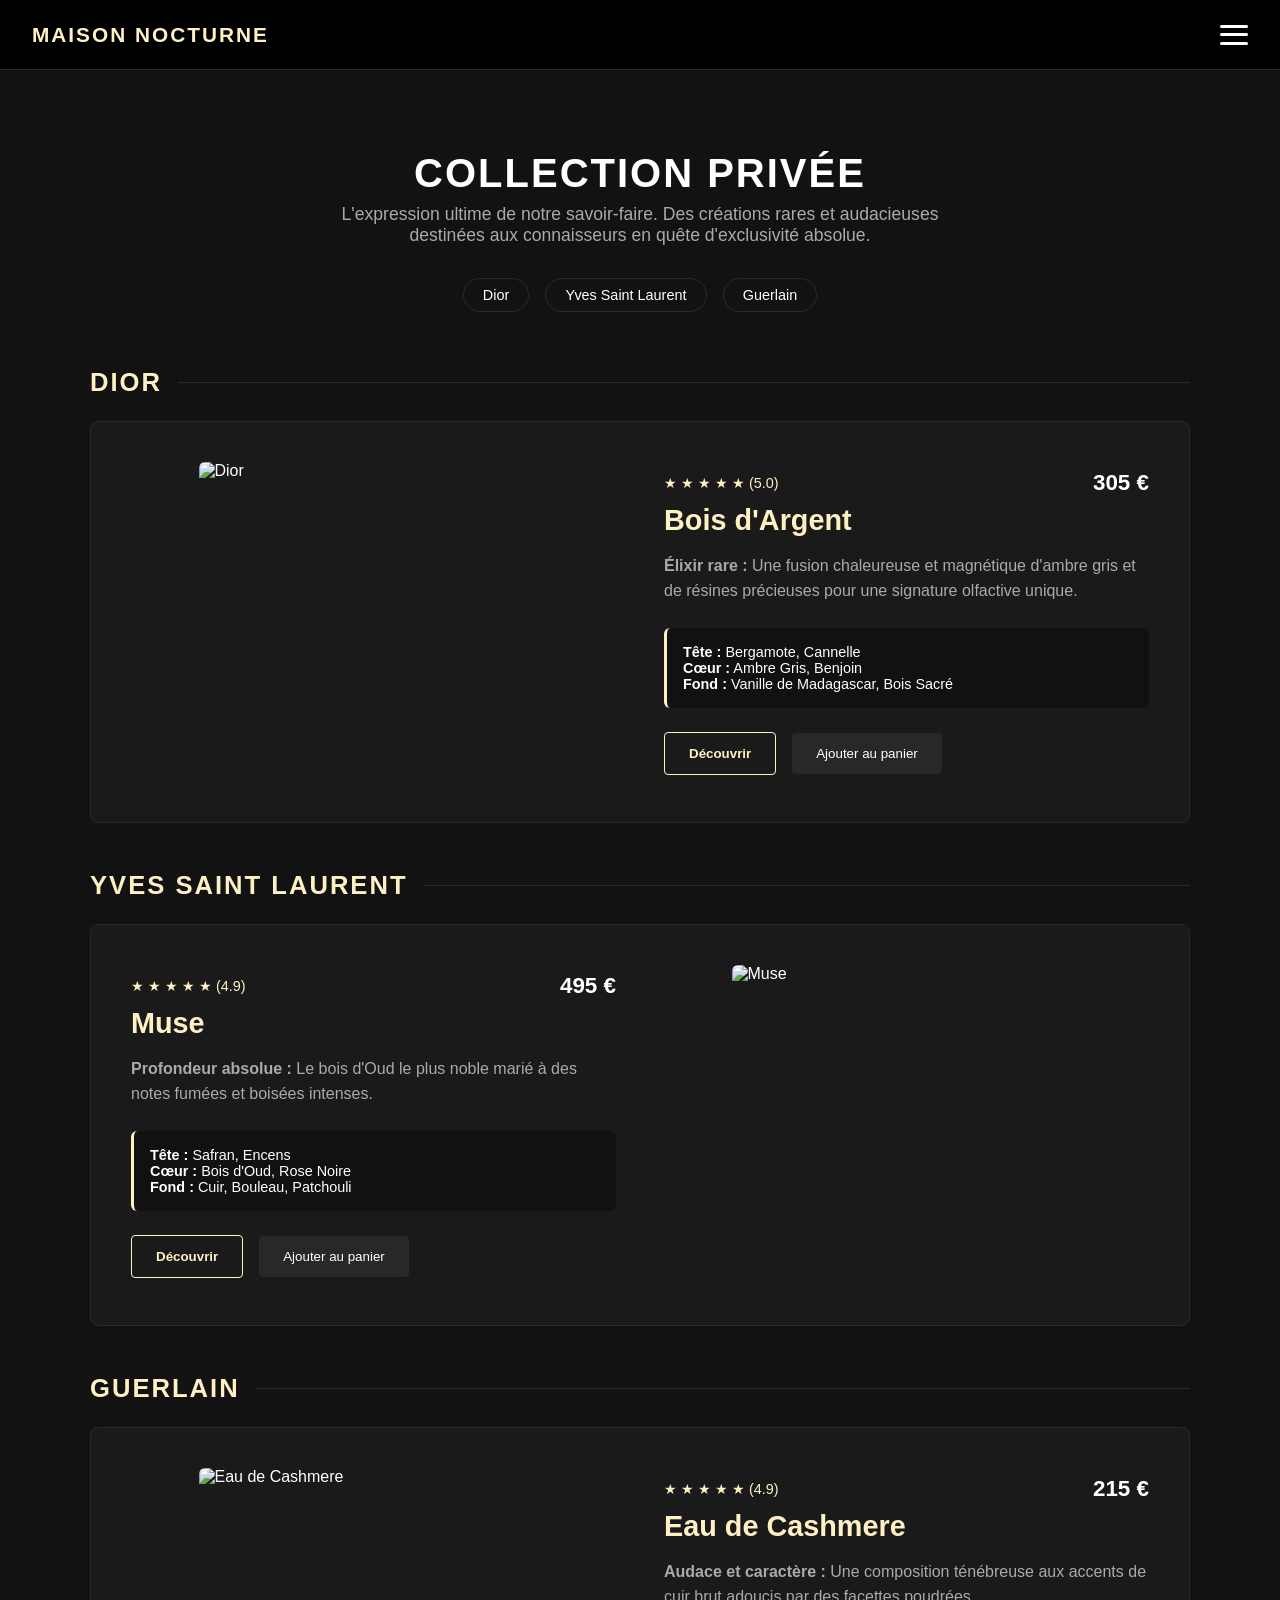
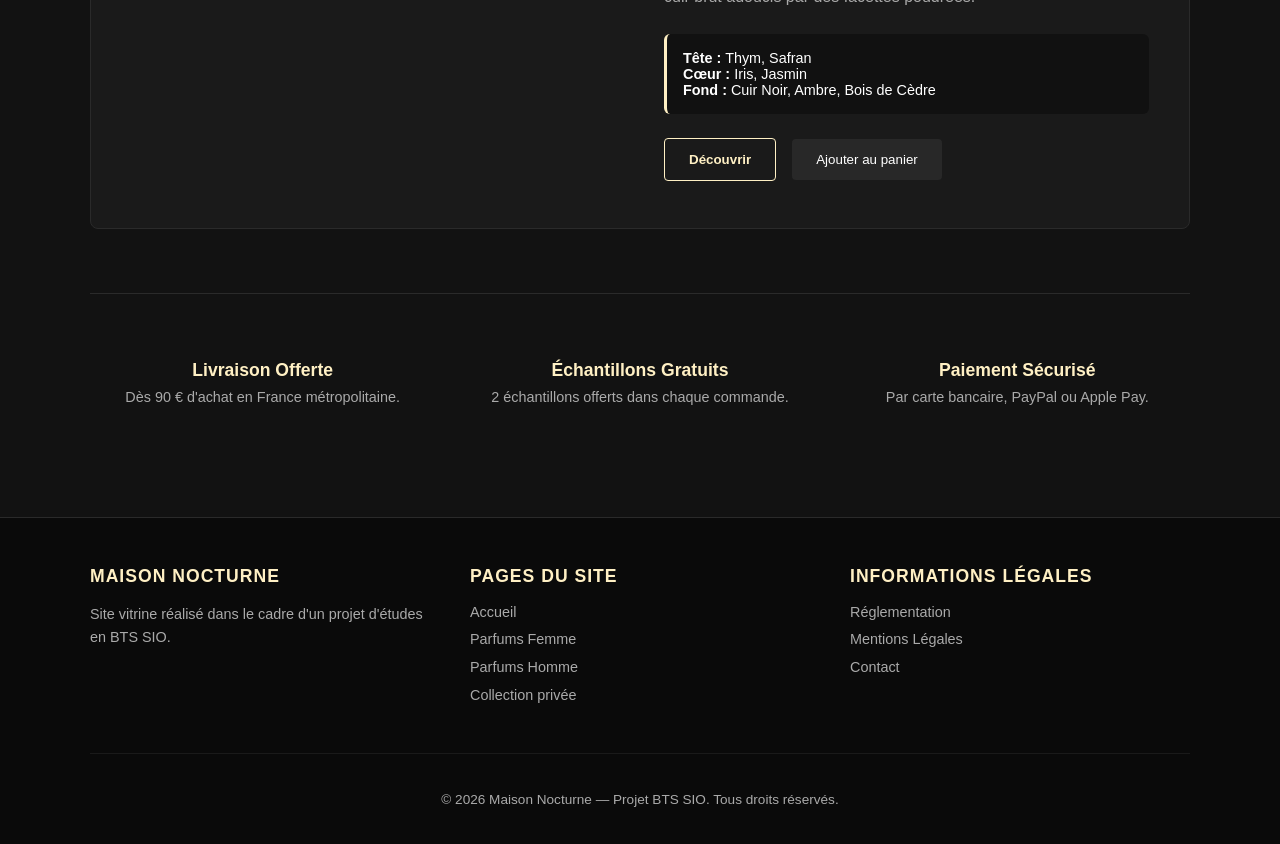
==== commit cb94a275: "Update prive.html" ====
--- a/prive.html
+++ b/prive.html
@@ -188,4 +188,85 @@
                   <div class="modal-notes">
                       <strong>Pyramide Olfactive Approfondie :</strong>
                       <ul>
-                          <li id="modalTete
+                          <li id="modalTete"><strong>Tête :</strong> -</li>
+                          <li id="modalCoeur"><strong>Cœur :</strong> -</li>
+                          <li id="modalFond"><strong>Fond :</strong> -</li>
+                      </ul>
+                  </div>
+
+                  <button type="button" class="btn-custom" id="modalCloseBtn2">Fermer</button>
+              </div>
+          </div>
+      </div>
+  </div>
+
+  <!-- SCRIPT JS UNIFORMISÉ -->
+  <script>
+      document.addEventListener('DOMContentLoaded', function() {
+          const modal = document.getElementById('productModal');
+          const closeBtn1 = document.getElementById('modalCloseBtn');
+          const closeBtn2 = document.getElementById('modalCloseBtn2');
+          const discoverBtns = document.querySelectorAll('.btn-discover');
+
+          discoverBtns.forEach(btn => {
+              btn.addEventListener('click', function() {
+                  document.getElementById('modalTitle').textContent = this.dataset.title;
+                  document.getElementById('modalPrice').textContent = this.dataset.price;
+                  document.getElementById('modalDesc').textContent = this.dataset.desc;
+                  document.getElementById('modalConseil').textContent = this.dataset.conseil;
+                  document.getElementById('modalTete').innerHTML = '<strong>Tête :</strong> ' + this.dataset.tete;
+                  document.getElementById('modalCoeur').innerHTML = '<strong>Cœur :</strong> ' + this.dataset.coeur;
+                  document.getElementById('modalFond').innerHTML = '<strong>Fond :</strong> ' + this.dataset.fond;
+                  document.getElementById('modalImg').src = this.dataset.img;
+
+                  modal.classList.add('active');
+              });
+          });
+
+          function closeModal() {
+              modal.classList.remove('active');
+          }
+
+          if (closeBtn1) closeBtn1.addEventListener('click', closeModal);
+          if (closeBtn2) closeBtn2.addEventListener('click', closeModal);
+
+          window.addEventListener('click', function(e) {
+              if (e.target === modal) {
+                  closeModal();
+              }
+          });
+      });
+  </script>
+
+  <!-- PIED DE PAGE -->
+  <footer>
+        <div class="footer-content">
+            <div class="footer-col">
+                <h4>Maison Nocturne</h4>
+                <p>Site vitrine réalisé dans le cadre d'un projet d'études en BTS SIO.</p>
+            </div>
+            <div class="footer-col">
+                <h4>Pages du site</h4>
+                <ul>
+                    <li><a href="index.html">Accueil</a></li>
+                    <li><a href="femme.html">Parfums Femme</a></li>
+                    <li><a href="homme.html">Parfums Homme</a></li>
+                    <li><a href="prive.html">Collection privée</a></li>
+                </ul>
+            </div>
+            <div class="footer-col">
+                <h4>Informations Légales</h4>
+                <ul>
+                    <li><a href="reglementation.html">Réglementation</a></li>
+                    <li><a href="mentions-legales.html">Mentions Légales</a></li>
+                    <li><a href="contact.html">Contact</a></li>
+                </ul>
+            </div>
+        </div>
+        <div class="copyright">
+            <p>&copy; 2026 Maison Nocturne — Projet BTS SIO. Tous droits réservés.</p>
+        </div>
+  </footer>
+
+</body>
+</html>
